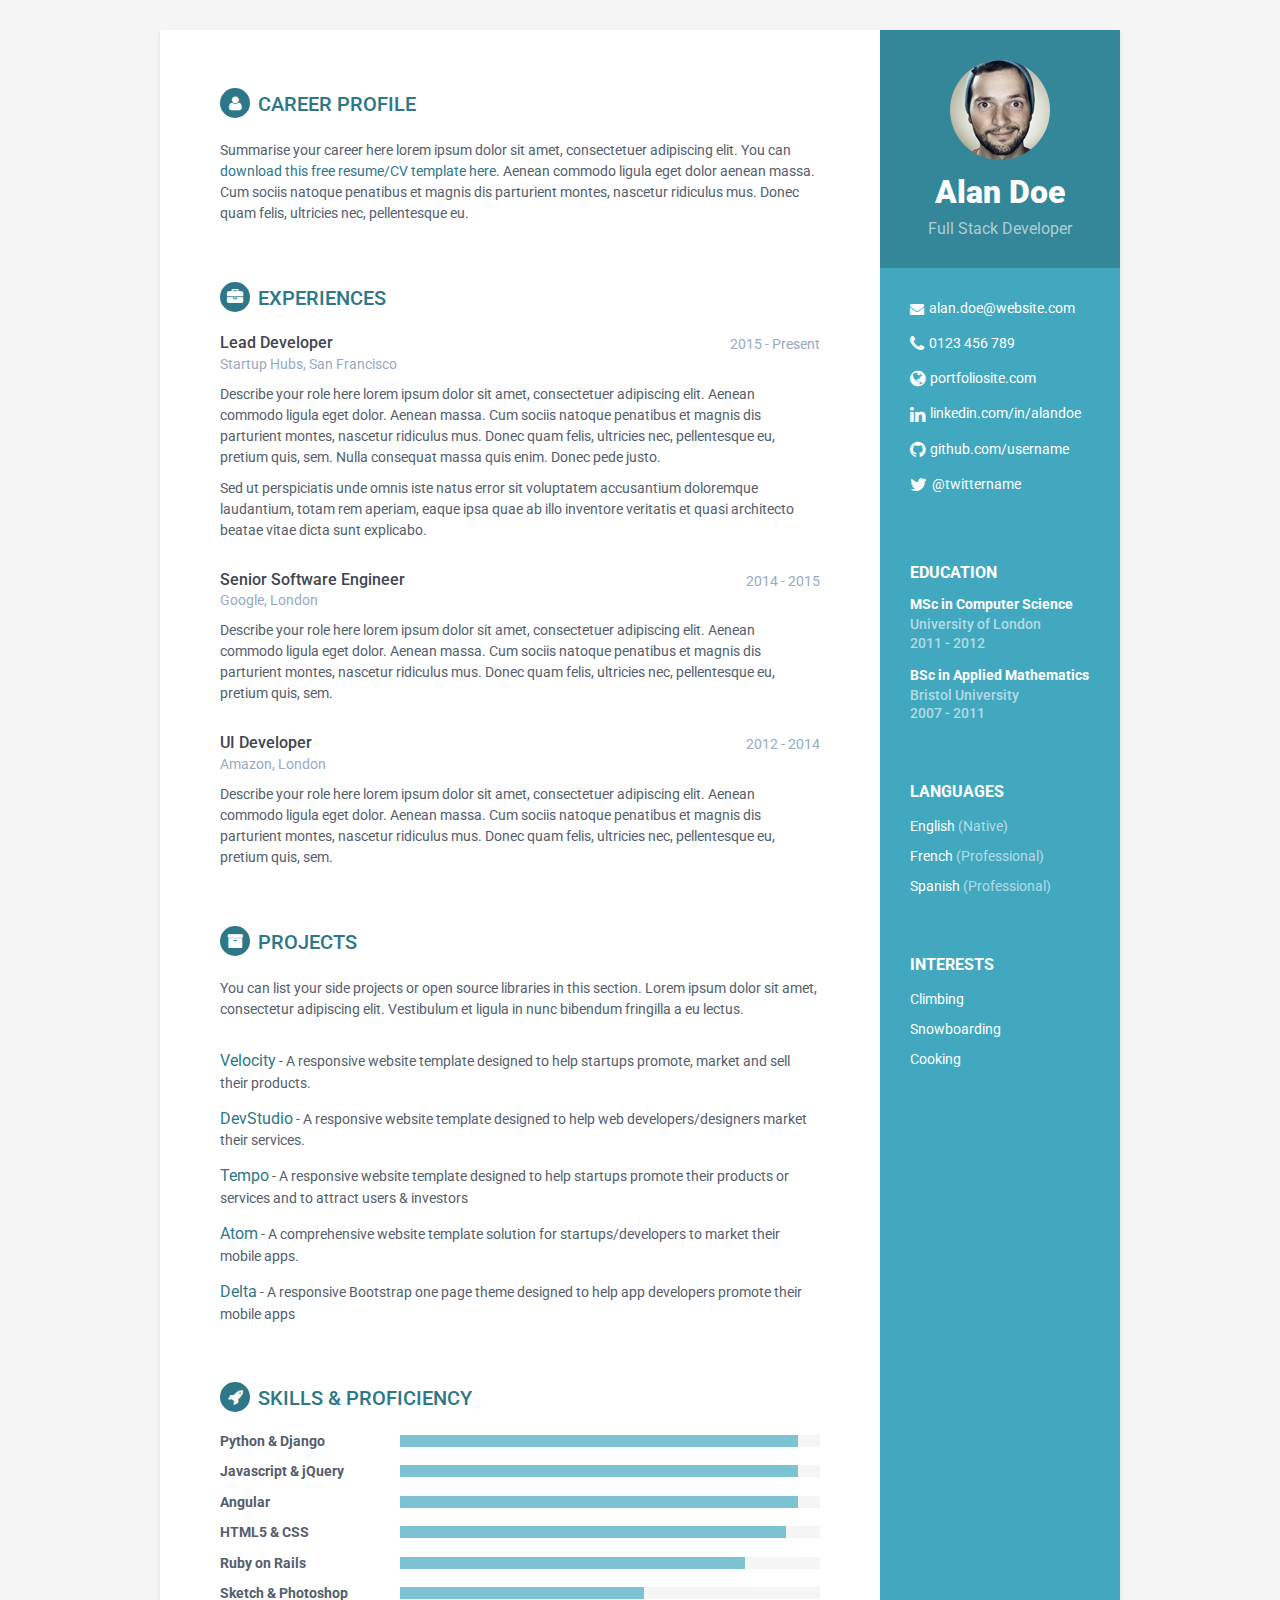
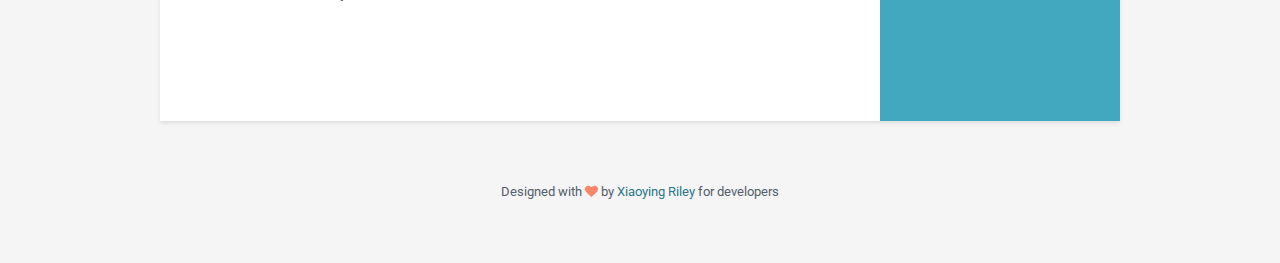
==== Projet Web/bootstrap/orbit-v1.0/index.html @ 3f169582 "page d'accueil" ====
<!DOCTYPE html>
<!--[if IE 8]> <html lang="en" class="ie8"> <![endif]-->  
<!--[if IE 9]> <html lang="en" class="ie9"> <![endif]-->  
<!--[if !IE]><!--> <html lang="en"> <!--<![endif]-->  
<head>
    <title>Responsive Resume/CV Template for Developers</title>
    <!-- Meta -->
    <meta charset="utf-8">
    <meta http-equiv="X-UA-Compatible" content="IE=edge">
    <meta name="viewport" content="width=device-width, initial-scale=1.0">
    <meta name="description" content="Responsive HTML5 Resume/CV Template for Developers">
    <meta name="author" content="Xiaoying Riley at 3rd Wave Media">    
    <link rel="shortcut icon" href="favicon.ico">  
    <link href='https://fonts.googleapis.com/css?family=Roboto:400,500,400italic,300italic,300,500italic,700,700italic,900,900italic' rel='stylesheet' type='text/css'>
    <!-- Global CSS -->
    <link rel="stylesheet" href="assets/plugins/bootstrap/css/bootstrap.min.css">   
    <!-- Plugins CSS -->
    <link rel="stylesheet" href="assets/plugins/font-awesome/css/font-awesome.css">
    
    <!-- Theme CSS -->  
    <link id="theme-style" rel="stylesheet" href="assets/css/styles.css">
    <!-- HTML5 shim and Respond.js for IE8 support of HTML5 elements and media queries -->
    <!--[if lt IE 9]>
      <script src="https://oss.maxcdn.com/html5shiv/3.7.2/html5shiv.min.js"></script>
      <script src="https://oss.maxcdn.com/respond/1.4.2/respond.min.js"></script>
    <![endif]-->
</head> 

<body>
    <div class="wrapper">
        <div class="sidebar-wrapper">
            <div class="profile-container">
                <img class="profile" src="assets/images/profile.png" alt="" />
                <h1 class="name">Alan Doe</h1>
                <h3 class="tagline">Full Stack Developer</h3>
            </div><!--//profile-container-->
            
            <div class="contact-container container-block">
                <ul class="list-unstyled contact-list">
                    <li class="email"><i class="fa fa-envelope"></i><a href="mailto: yourname@email.com">alan.doe@website.com</a></li>
                    <li class="phone"><i class="fa fa-phone"></i><a href="tel:0123 456 789">0123 456 789</a></li>
                    <li class="website"><i class="fa fa-globe"></i><a href="http://themes.3rdwavemedia.com/website-templates/free-responsive-website-template-for-developers/" target="_blank">portfoliosite.com</a></li>
                    <li class="linkedin"><i class="fa fa-linkedin"></i><a href="#" target="_blank">linkedin.com/in/alandoe</a></li>
                    <li class="github"><i class="fa fa-github"></i><a href="#" target="_blank">github.com/username</a></li>
                    <li class="twitter"><i class="fa fa-twitter"></i><a href="https://twitter.com/3rdwave_themes" target="_blank">@twittername</a></li>
                </ul>
            </div><!--//contact-container-->
            <div class="education-container container-block">
                <h2 class="container-block-title">Education</h2>
                <div class="item">
                    <h4 class="degree">MSc in Computer Science</h4>
                    <h5 class="meta">University of London</h5>
                    <div class="time">2011 - 2012</div>
                </div><!--//item-->
                <div class="item">
                    <h4 class="degree">BSc in Applied Mathematics</h4>
                    <h5 class="meta">Bristol University</h5>
                    <div class="time">2007 - 2011</div>
                </div><!--//item-->
            </div><!--//education-container-->
            
            <div class="languages-container container-block">
                <h2 class="container-block-title">Languages</h2>
                <ul class="list-unstyled interests-list">
                    <li>English <span class="lang-desc">(Native)</span></li>
                    <li>French <span class="lang-desc">(Professional)</span></li>
                    <li>Spanish <span class="lang-desc">(Professional)</span></li>
                </ul>
            </div><!--//interests-->
            
            <div class="interests-container container-block">
                <h2 class="container-block-title">Interests</h2>
                <ul class="list-unstyled interests-list">
                    <li>Climbing</li>
                    <li>Snowboarding</li>
                    <li>Cooking</li>
                </ul>
            </div><!--//interests-->
            
        </div><!--//sidebar-wrapper-->
        
        <div class="main-wrapper">
            
            <section class="section summary-section">
                <h2 class="section-title"><i class="fa fa-user"></i>Career Profile</h2>
                <div class="summary">
                    <p>Summarise your career here lorem ipsum dolor sit amet, consectetuer adipiscing elit. You can <a href="http://themes.3rdwavemedia.com/website-templates/orbit-free-resume-cv-template-for-developers/" target="_blank">download this free resume/CV template here</a>. Aenean commodo ligula eget dolor aenean massa. Cum sociis natoque penatibus et magnis dis parturient montes, nascetur ridiculus mus. Donec quam felis, ultricies nec, pellentesque eu.</p>
                </div><!--//summary-->
            </section><!--//section-->
            
            <section class="section experiences-section">
                <h2 class="section-title"><i class="fa fa-briefcase"></i>Experiences</h2>
                
                <div class="item">
                    <div class="meta">
                        <div class="upper-row">
                            <h3 class="job-title">Lead Developer</h3>
                            <div class="time">2015 - Present</div>
                        </div><!--//upper-row-->
                        <div class="company">Startup Hubs, San Francisco</div>
                    </div><!--//meta-->
                    <div class="details">
                        <p>Describe your role here lorem ipsum dolor sit amet, consectetuer adipiscing elit. Aenean commodo ligula eget dolor. Aenean massa. Cum sociis natoque penatibus et magnis dis parturient montes, nascetur ridiculus mus. Donec quam felis, ultricies nec, pellentesque eu, pretium quis, sem. Nulla consequat massa quis enim. Donec pede justo.</p>  
                        <p>Sed ut perspiciatis unde omnis iste natus error sit voluptatem accusantium doloremque laudantium, totam rem aperiam, eaque ipsa quae ab illo inventore veritatis et quasi architecto beatae vitae dicta sunt explicabo. </p>
                    </div><!--//details-->
                </div><!--//item-->
                
                <div class="item">
                    <div class="meta">
                        <div class="upper-row">
                            <h3 class="job-title">Senior Software Engineer</h3>
                            <div class="time">2014 - 2015</div>
                        </div><!--//upper-row-->
                        <div class="company">Google, London</div>
                    </div><!--//meta-->
                    <div class="details">
                        <p>Describe your role here lorem ipsum dolor sit amet, consectetuer adipiscing elit. Aenean commodo ligula eget dolor. Aenean massa. Cum sociis natoque penatibus et magnis dis parturient montes, nascetur ridiculus mus. Donec quam felis, ultricies nec, pellentesque eu, pretium quis, sem.</p>  
                        
                    </div><!--//details-->
                </div><!--//item-->
                
                <div class="item">
                    <div class="meta">
                        <div class="upper-row">
                            <h3 class="job-title">UI Developer</h3>
                            <div class="time">2012 - 2014</div>
                        </div><!--//upper-row-->
                        <div class="company">Amazon, London</div>
                    </div><!--//meta-->
                    <div class="details">
                        <p>Describe your role here lorem ipsum dolor sit amet, consectetuer adipiscing elit. Aenean commodo ligula eget dolor. Aenean massa. Cum sociis natoque penatibus et magnis dis parturient montes, nascetur ridiculus mus. Donec quam felis, ultricies nec, pellentesque eu, pretium quis, sem.</p>  
                    </div><!--//details-->
                </div><!--//item-->
                
            </section><!--//section-->
            
            <section class="section projects-section">
                <h2 class="section-title"><i class="fa fa-archive"></i>Projects</h2>
                <div class="intro">
                    <p>You can list your side projects or open source libraries in this section. Lorem ipsum dolor sit amet, consectetur adipiscing elit. Vestibulum et ligula in nunc bibendum fringilla a eu lectus.</p>
                </div><!--//intro-->
                <div class="item">
                    <span class="project-title"><a href="#hook">Velocity</a></span> - <span class="project-tagline">A responsive website template designed to help startups promote, market and sell their products.</span>
                    
                </div><!--//item-->
                <div class="item">
                    <span class="project-title"><a href="http://themes.3rdwavemedia.com/website-templates/responsive-bootstrap-theme-web-development-agencies-devstudio/" target="_blank">DevStudio</a></span> - 
                    <span class="project-tagline">A responsive website template designed to help web developers/designers market their services. </span>
                </div><!--//item-->
                <div class="item">
                    <span class="project-title"><a href="http://themes.3rdwavemedia.com/website-templates/responsive-bootstrap-theme-for-startups-tempo/" target="_blank">Tempo</a></span> - <span class="project-tagline">A responsive website template designed to help startups promote their products or services and to attract users &amp; investors</span>
                </div><!--//item-->
                <div class="item">
                    <span class="project-title"><a href="hhttp://themes.3rdwavemedia.com/website-templates/responsive-bootstrap-theme-mobile-apps-atom/" target="_blank">Atom</a></span> - <span class="project-tagline">A comprehensive website template solution for startups/developers to market their mobile apps. </span>
                </div><!--//item-->
                <div class="item">
                    <span class="project-title"><a href="http://themes.3rdwavemedia.com/website-templates/responsive-bootstrap-theme-for-mobile-apps-delta/" target="_blank">Delta</a></span> - <span class="project-tagline">A responsive Bootstrap one page theme designed to help app developers promote their mobile apps</span>
                </div><!--//item-->
            </section><!--//section-->
            
            <section class="skills-section section">
                <h2 class="section-title"><i class="fa fa-rocket"></i>Skills &amp; Proficiency</h2>
                <div class="skillset">        
                    <div class="item">
                        <h3 class="level-title">Python &amp; Django</h3>
                        <div class="level-bar">
                            <div class="level-bar-inner" data-level="98%">
                            </div>                                      
                        </div><!--//level-bar-->                                 
                    </div><!--//item-->
                    
                    <div class="item">
                        <h3 class="level-title">Javascript &amp; jQuery</h3>
                        <div class="level-bar">
                            <div class="level-bar-inner" data-level="98%">
                            </div>                                      
                        </div><!--//level-bar-->                                 
                    </div><!--//item-->
                    
                    <div class="item">
                        <h3 class="level-title">Angular</h3>
                        <div class="level-bar">
                            <div class="level-bar-inner" data-level="98%">
                            </div>                                      
                        </div><!--//level-bar-->                                 
                    </div><!--//item-->
                    
                    <div class="item">
                        <h3 class="level-title">HTML5 &amp; CSS</h3>
                        <div class="level-bar">
                            <div class="level-bar-inner" data-level="95%">
                            </div>                                      
                        </div><!--//level-bar-->                                 
                    </div><!--//item-->
                    
                    <div class="item">
                        <h3 class="level-title">Ruby on Rails</h3>
                        <div class="level-bar">
                            <div class="level-bar-inner" data-level="85%">
                            </div>                                      
                        </div><!--//level-bar-->                                 
                    </div><!--//item-->
                    
                    <div class="item">
                        <h3 class="level-title">Sketch &amp; Photoshop</h3>
                        <div class="level-bar">
                            <div class="level-bar-inner" data-level="60%">
                            </div>                                      
                        </div><!--//level-bar-->                                 
                    </div><!--//item-->
                    
                </div>  
            </section><!--//skills-section-->
            
        </div><!--//main-body-->
    </div>
 
    <footer class="footer">
        <div class="text-center">
                <!--/* This template is released under the Creative Commons Attribution 3.0 License. Please keep the attribution link below when using for your own project. Thank you for your support. :) If you'd like to use the template without the attribution, you can check out other license options via our website: themes.3rdwavemedia.com */-->
                <small class="copyright">Designed with <i class="fa fa-heart"></i> by <a href="http://themes.3rdwavemedia.com" target="_blank">Xiaoying Riley</a> for developers</small>
        </div><!--//container-->
    </footer><!--//footer-->
 
    <!-- Javascript -->          
    <script type="text/javascript" src="assets/plugins/jquery-1.11.3.min.js"></script>
    <script type="text/javascript" src="assets/plugins/bootstrap/js/bootstrap.min.js"></script>    
    <!-- custom js -->
    <script type="text/javascript" src="assets/js/main.js"></script>            
</body>
</html>
---- Projet Web/bootstrap/orbit-v1.0/assets/css/styles.css ----
/*   
 * Template Name: Orbit - Responsive Resume/CV Template for Developers
 * Version: 1.0
 * Author: Xiaoying Riley
 * Twitter: @3rdwave_themes
 * License: Creative Commons Attribution 3.0 License
 * Website: http://themes.3rdwavemedia.com/
*/
/* styles.css */
/* ======= Base ======= */
body {
  font-family: 'Roboto', sans-serif;
  color: #545E6C;
  background: #f5f5f5;
  font-size: 14px;
  padding: 30px;
  -webkit-font-smoothing: antialiased;
  -moz-osx-font-smoothing: grayscale;
}
h1,
h2,
h3,
h4,
h5,
h6 {
  font-weight: 700;
}
a {
  color: #2d7788;
  -webkit-transition: all 0.4s ease-in-out;
  -moz-transition: all 0.4s ease-in-out;
  -ms-transition: all 0.4s ease-in-out;
  -o-transition: all 0.4s ease-in-out;
}
a:hover {
  text-decoration: underline;
  color: #1a454f;
}
a:focus {
  text-decoration: none;
}
p {
  line-height: 1.5;
}
.wrapper {
  background: #42A8C0;
  max-width: 960px;
  margin: 0 auto;
  position: relative;
  -webkit-box-shadow: 0px 2px 4px rgba(0, 0, 0, 0.1);
  -moz-box-shadow: 0px 2px 4px rgba(0, 0, 0, 0.1);
  box-shadow: 0px 2px 4px rgba(0, 0, 0, 0.1);
}
.sidebar-wrapper {
  background: #42A8C0;
  position: absolute;
  right: 0;
  width: 240px;
  height: 100%;
  min-height: 800px;
  color: #fff;
}
.sidebar-wrapper a {
  color: #fff;
}
.sidebar-wrapper .profile-container {
  padding: 30px;
  background: rgba(0, 0, 0, 0.2);
  text-align: center;
  color: #fff;
}
.sidebar-wrapper .name {
  font-size: 32px;
  font-weight: 900;
  margin-top: 0;
  margin-bottom: 10px;
}
.sidebar-wrapper .tagline {
  color: rgba(255, 255, 255, 0.6);
  font-size: 16px;
  font-weight: 400;
  margin-top: 0;
  margin-bottom: 0;
}
.sidebar-wrapper .profile {
  margin-bottom: 15px;
}
.sidebar-wrapper .contact-list .fa {
  margin-right: 5px;
  font-size: 18px;
  vertical-align: middle;
}
.sidebar-wrapper .contact-list li {
  margin-bottom: 15px;
}
.sidebar-wrapper .contact-list li:last-child {
  margin-bottom: 0;
}
.sidebar-wrapper .contact-list .email .fa {
  font-size: 14px;
}
.sidebar-wrapper .container-block {
  padding: 30px;
}
.sidebar-wrapper .container-block-title {
  text-transform: uppercase;
  font-size: 16px;
  font-weight: 700;
  margin-top: 0;
  margin-bottom: 15px;
}
.sidebar-wrapper .degree {
  font-size: 14px;
  margin-top: 0;
  margin-bottom: 5px;
}
.sidebar-wrapper .education-container .item {
  margin-bottom: 15px;
}
.sidebar-wrapper .education-container .item:last-child {
  margin-bottom: 0;
}
.sidebar-wrapper .education-container .meta {
  color: rgba(255, 255, 255, 0.6);
  font-weight: 500;
  margin-bottom: 0px;
  margin-top: 0;
}
.sidebar-wrapper .education-container .time {
  color: rgba(255, 255, 255, 0.6);
  font-weight: 500;
  margin-bottom: 0px;
}
.sidebar-wrapper .languages-container .lang-desc {
  color: rgba(255, 255, 255, 0.6);
}
.sidebar-wrapper .languages-list {
  margin-bottom: 0;
}
.sidebar-wrapper .languages-list li {
  margin-bottom: 10px;
}
.sidebar-wrapper .languages-list li:last-child {
  margin-bottom: 0;
}
.sidebar-wrapper .interests-list {
  margin-bottom: 0;
}
.sidebar-wrapper .interests-list li {
  margin-bottom: 10px;
}
.sidebar-wrapper .interests-list li:last-child {
  margin-bottom: 0;
}
.main-wrapper {
  background: #fff;
  padding: 60px;
  padding-right: 300px;
}
.main-wrapper .section-title {
  text-transform: uppercase;
  font-size: 20px;
  font-weight: 500;
  color: #2d7788;
  position: relative;
  margin-top: 0;
  margin-bottom: 20px;
}
.main-wrapper .section-title .fa {
  width: 30px;
  height: 30px;
  margin-right: 8px;
  display: inline-block;
  color: #fff;
  -webkit-border-radius: 50%;
  -moz-border-radius: 50%;
  -ms-border-radius: 50%;
  -o-border-radius: 50%;
  border-radius: 50%;
  -moz-background-clip: padding;
  -webkit-background-clip: padding-box;
  background-clip: padding-box;
  background: #2d7788;
  text-align: center;
  padding-top: 8px;
  font-size: 16px;
  position: relative;
  top: -2px;
}
.main-wrapper .section {
  margin-bottom: 60px;
}
.main-wrapper .experiences-section .item {
  margin-bottom: 30px;
}
.main-wrapper .upper-row {
  position: relative;
  overflow: hidden;
  margin-bottom: 2px;
}
.main-wrapper .job-title {
  color: #3F4650;
  font-size: 16px;
  margin-top: 0;
  margin-bottom: 0;
  font-weight: 500;
}
.main-wrapper .time {
  position: absolute;
  right: 0;
  top: 0;
  color: #97AAC3;
}
.main-wrapper .company {
  margin-bottom: 10px;
  color: #97AAC3;
}
.main-wrapper .project-title {
  font-size: 16px;
  font-weight: 400;
  margin-top: 0;
  margin-bottom: 5px;
}
.main-wrapper .projects-section .intro {
  margin-bottom: 30px;
}
.main-wrapper .projects-section .item {
  margin-bottom: 15px;
}
.skillset .item {
  margin-bottom: 15px;
  overflow: hidden;
}
.skillset .level-title {
  font-size: 14px;
  margin-top: 0;
  margin-bottom: 12px;
}
.skillset .level-bar {
  height: 12px;
  background: #f5f5f5;
}
.skillset .level-bar-inner {
  height: 12px;
  background: #7bc2d3;
}
.footer {
  padding: 30px;
  padding-top: 60px;
}
.footer .copyright {
  line-height: 1.6;
  color: #545E6C;
  font-size: 13px;
}
.footer .fa-heart {
  color: #fb866a;
}
/* Extra small devices (phones, less than 768px) */
@media (max-width: 767px) {
  .sidebar-wrapper {
    position: static;
    width: inherit;
  }
  .main-wrapper {
    padding: 30px;
  }
  .main-wrapper .time {
    position: static;
    display: block;
    margin-top: 5px;
  }
  .main-wrapper .upper-row {
    margin-bottom: 0;
  }
}
/* Small devices (tablets, 768px and up) */
/* Medium devices (desktops, 992px and up) */
@media (min-width: 992px) {
  .skillset .level-title {
    display: inline-block;
    float: left;
    width: 30%;
    margin-bottom: 0;
  }
  .skillset .level-bar {
    display: inline-block;
    width: 70%;
    float: left;
    position: relative;
    top: 1px;
  }
}
/* Large devices (large desktops, 1200px and up) */
/* Ex-Large devices (large desktops, 1200px and up) */
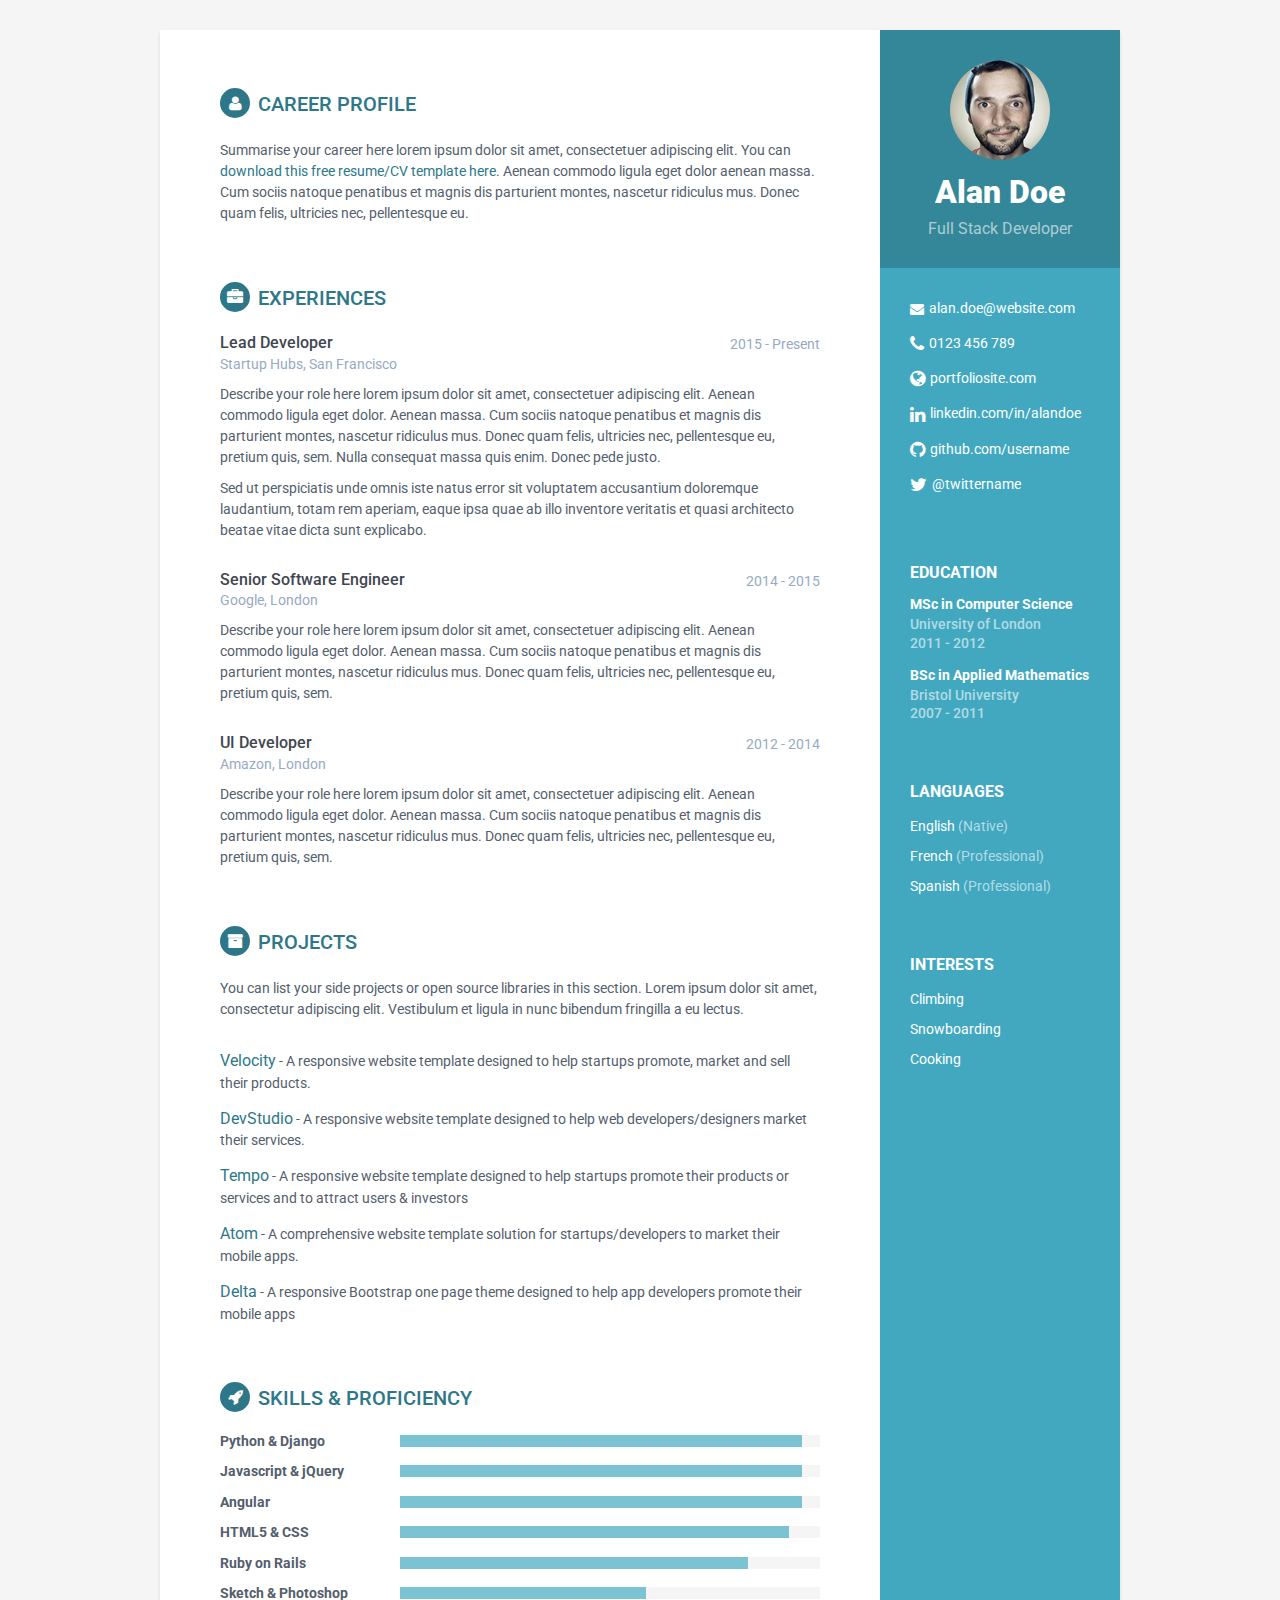
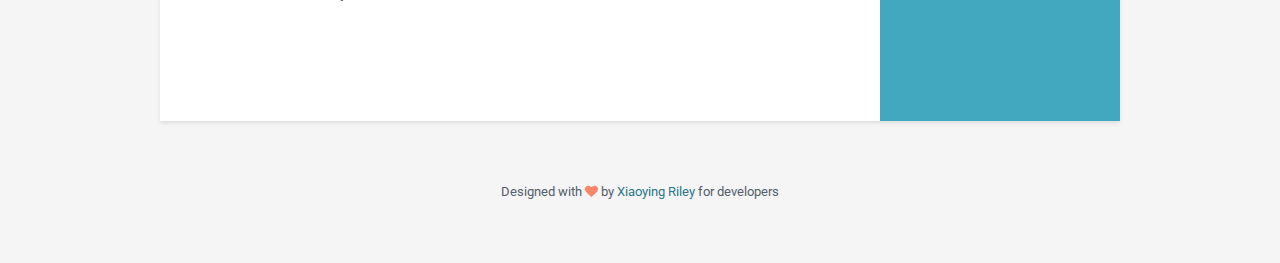
==== commit 95a754ac: "doucement mais surement" ====
--- a/Projet Web/bootstrap/orbit-v1.0/index.html
+++ b/Projet Web/bootstrap/orbit-v1.0/index.html
@@ -16,8 +16,7 @@
     <link rel="stylesheet" href="assets/plugins/bootstrap/css/bootstrap.min.css">   
     <!-- Plugins CSS -->
     <link rel="stylesheet" href="assets/plugins/font-awesome/css/font-awesome.css">
-    
-    <!-- Theme CSS -->  
+
     <link id="theme-style" rel="stylesheet" href="assets/css/styles.css">
     <!-- HTML5 shim and Respond.js for IE8 support of HTML5 elements and media queries -->
     <!--[if lt IE 9]>
